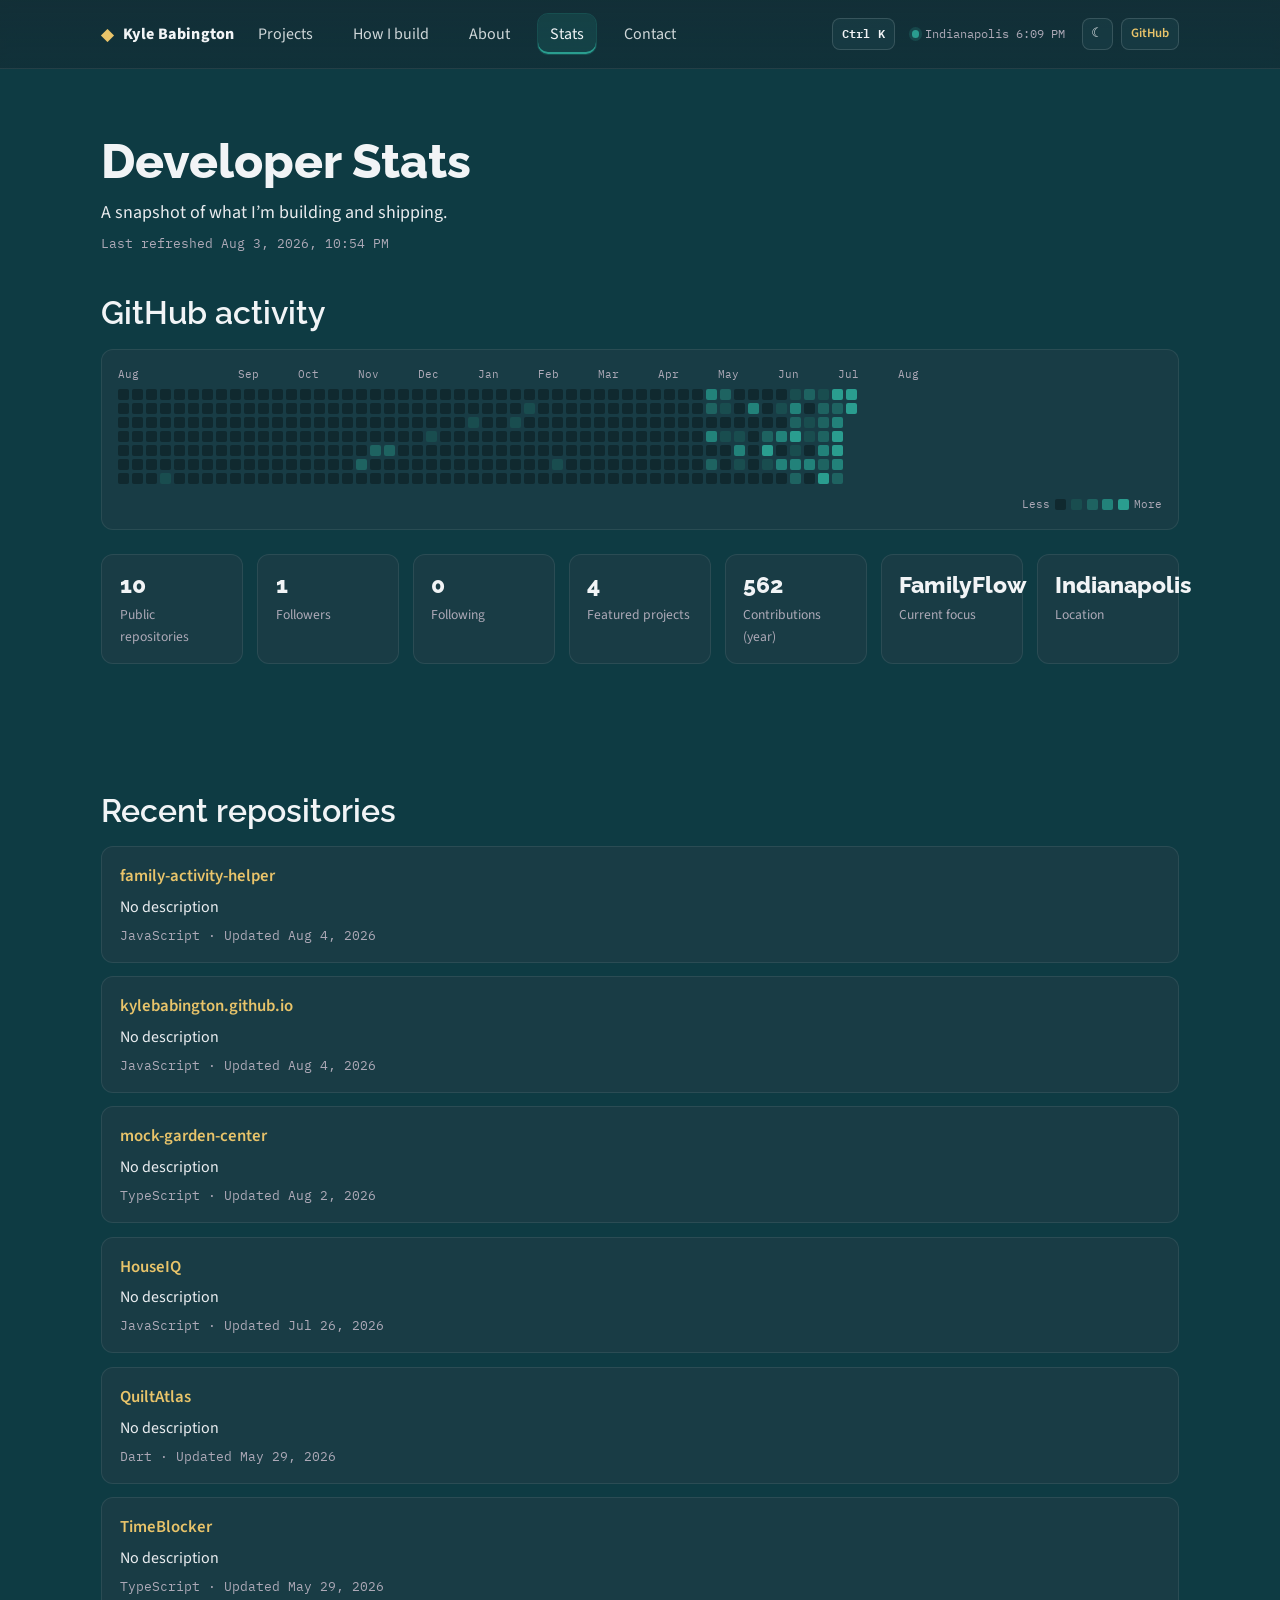
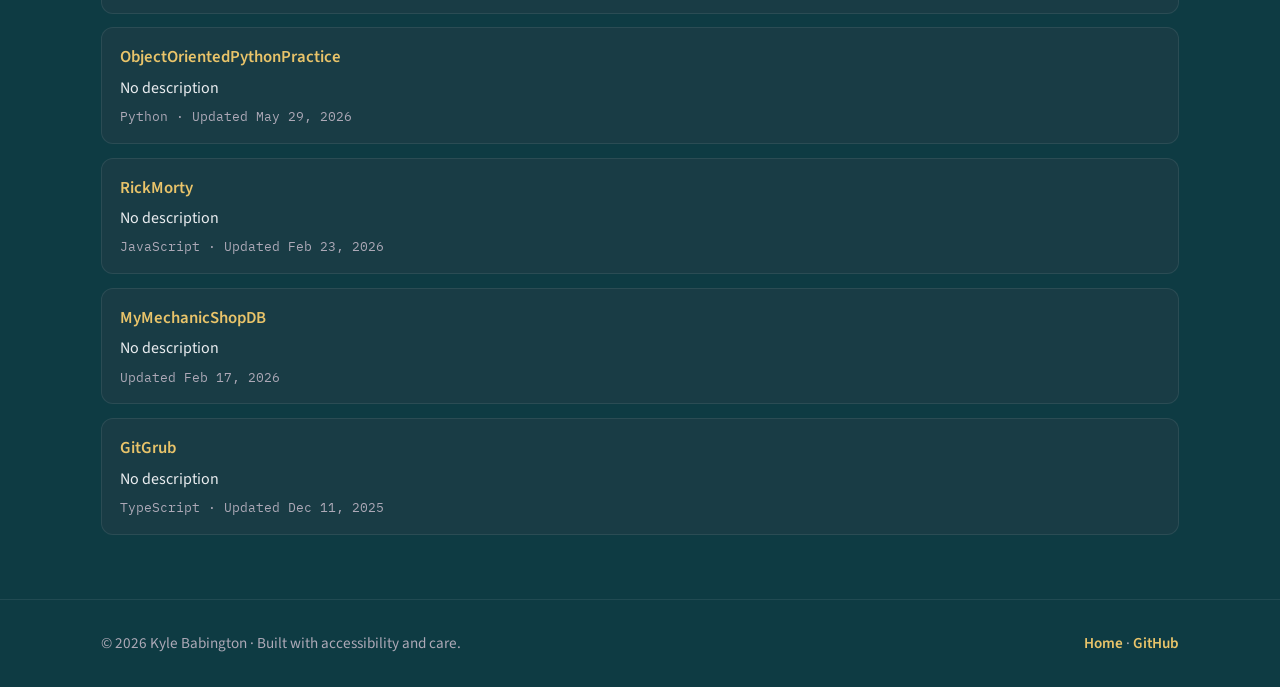
==== stats/index.html @ 0de7dd2f "Implement Developer Stats page with GitHub activity visualization. Add automated GitHub stats update" ====
<!DOCTYPE html>
<html lang="en">
  <head>
    <meta charset="utf-8" />
    <meta name="viewport" content="width=device-width, initial-scale=1" />
    <title>Developer Stats · Kyle Babington</title>
    <meta
      name="description"
      content="A snapshot of what Kyle Babington is building and shipping — GitHub activity, repositories, and current focus."
    />
    <meta property="og:type" content="website" />
    <meta property="og:title" content="Developer Stats · Kyle Babington" />
    <meta
      property="og:description"
      content="GitHub activity, repositories, and current focus."
    />
    <meta
      property="og:image"
      content="https://kylebabington.github.io/assets/og-image.svg"
    />
    <meta property="og:url" content="https://kylebabington.github.io/stats/" />
    <link rel="icon" href="../assets/favicon.svg" type="image/svg+xml" />
    <link rel="preconnect" href="https://fonts.gstatic.com" crossorigin />
    <link
      href="https://fonts.googleapis.com/css2?family=IBM+Plex+Mono:wght@400;600&family=Raleway:wght@500;600;700;800&family=Source+Sans+3:wght@400;600&display=swap"
      rel="stylesheet"
    />
    <script>
      (function () {
        try {
          var stored = localStorage.getItem('kb-theme');
          var theme =
            stored === 'light' || stored === 'dark' || stored === 'system'
              ? stored
              : 'dark';
          document.documentElement.setAttribute('data-theme', theme);
        } catch (e) {
          document.documentElement.setAttribute('data-theme', 'dark');
        }
      })();
    </script>
    <link rel="stylesheet" href="../css/personalPortfolio.css" />
    <script src="../js/personalPortfolio.js" defer></script>
    <script src="../js/stats.js" defer></script>
  </head>
  <body data-page="stats">
    <a class="skip-link" href="#main">Skip to content</a>

    <header class="site-header" role="banner">
      <nav class="navBar" aria-label="Primary">
        <a class="brand" href="../">
          <span class="brand__mark" aria-hidden="true">◆</span>
          <span class="brand__text">Kyle Babington</span>
        </a>

        <button
          class="nav-toggle"
          aria-label="Toggle navigation menu"
          aria-expanded="false"
          aria-controls="nav-menu"
        >
          <span aria-hidden="true">☰</span>
        </button>

        <div class="nav-overlay" aria-hidden="true"></div>
        <ul class="nav__links" id="nav-menu">
          <li><a href="../#projects">Projects</a></li>
          <li><a href="../#story">How I build</a></li>
          <li><a href="../#about">About</a></li>
          <li><a href="./" aria-current="page">Stats</a></li>
          <li><a href="../#contact">Contact</a></li>
        </ul>

        <div class="nav__utils" aria-label="Site utilities">
          <button
            type="button"
            class="nav-util nav-util--palette"
            data-command-palette-open
            aria-label="Open command palette"
            title="Command palette (Ctrl+K)"
          >
            <kbd class="nav-util__kbd">⌘K</kbd>
          </button>
          <p class="nav-clock" data-indy-clock aria-live="off">
            <span class="nav-clock__dot" aria-hidden="true"></span>
            <span data-indy-clock-label>Indianapolis</span>
            <span data-indy-clock-time>—:—</span>
          </p>
          <button
            type="button"
            class="nav-util nav-util--theme"
            data-theme-toggle
            aria-label="Theme: dark. Click to change."
          >
            <span data-theme-icon aria-hidden="true">☾</span>
          </button>
          <a
            class="nav-util nav-util--link"
            href="https://github.com/kylebabington"
            target="_blank"
            rel="noopener noreferrer"
            >GitHub</a
          >
        </div>
      </nav>
    </header>

    <main id="main" tabindex="-1">
      <section class="section stats-hero" aria-labelledby="stats-title">
        <div class="container">
          <h1 id="stats-title" class="reveal">Developer Stats</h1>
          <p class="stats-intro reveal">
            A snapshot of what I’m building and shipping.
          </p>
          <p id="stats-updated" class="stats-updated reveal"></p>
          <p
            id="stats-status"
            class="stats-status"
            role="status"
            hidden
          ></p>
        </div>
      </section>

      <section
        class="section section--stats"
        aria-labelledby="activity-title"
      >
        <div class="container">
          <h2 id="activity-title" class="reveal">GitHub activity</h2>
          <div id="stats-graph" class="stats-graph reveal"></div>
          <div id="stats-metrics" class="stats-metrics reveal"></div>
        </div>
      </section>

      <section class="section" aria-labelledby="repos-title">
        <div class="container">
          <h2 id="repos-title" class="reveal">Recent repositories</h2>
          <div id="stats-repos" class="reveal"></div>
        </div>
      </section>
    </main>

    <footer class="site-footer" role="contentinfo">
      <div class="container site-footer__inner">
        <p>
          © <span id="year">2026</span> Kyle Babington · Built with accessibility
          and care.
        </p>
        <p class="site-footer__links">
          <a href="../">Home</a>
          ·
          <a
            href="https://github.com/kylebabington"
            target="_blank"
            rel="noopener noreferrer"
            >GitHub</a
          >
        </p>
      </div>
    </footer>

    <div
      class="command-palette"
      data-command-palette
      hidden
      role="dialog"
      aria-modal="true"
      aria-labelledby="command-palette-title"
    >
      <div class="command-palette__backdrop" data-command-palette-close></div>
      <div class="command-palette__panel">
        <h2 id="command-palette-title" class="visually-hidden">
          Command palette
        </h2>
        <label class="visually-hidden" for="command-palette-input"
          >Search portfolio</label
        >
        <input
          id="command-palette-input"
          class="command-palette__input"
          type="search"
          placeholder="Search portfolio…"
          autocomplete="off"
          data-command-palette-input
        />
        <ul
          class="command-palette__list"
          role="listbox"
          data-command-palette-list
        ></ul>
      </div>
    </div>
  </body>
</html>
---- css/personalPortfolio.css ----
/* ======= Base tokens ======= */
:root,
[data-theme='dark'] {
  --persian-green: #2a9d8f;
  --saffron: #e9c46a;
  --eggplant: #685369;
  --midnight-green: #0e3b43;
  --rose-quartz: #ada9b7;

  --accent: var(--persian-green);
  --accent-2: var(--saffron);
  --bg: var(--midnight-green);
  --surface: #132e36;
  --card: #1b3e46;
  --text: #f1f4f6;
  --muted: var(--rose-quartz);
  --ring: #7dd3fc;
  --border: rgba(255, 255, 255, 0.08);
  --border-strong: rgba(255, 255, 255, 0.14);
  --input-bg: #0f141c;
  --header-bg-start: color-mix(in srgb, var(--surface) 92%, transparent);
  --header-bg-end: color-mix(in srgb, var(--surface) 75%, transparent);
  --btn-on-accent: #00100d;
  --graph-0: color-mix(in srgb, var(--surface) 70%, #0a1c20);
  --graph-1: color-mix(in srgb, var(--accent) 28%, var(--surface));
  --graph-2: color-mix(in srgb, var(--accent) 48%, var(--surface));
  --graph-3: color-mix(in srgb, var(--accent) 72%, #0e3b43);
  --graph-4: var(--accent);

  --shadow: 0 10px 28px rgba(0, 0, 0, 0.35);
  --radius: 12px;
  --radius-sm: 10px;

  --fw-regular: 400;
  --fw-semibold: 600;
  --fw-bold: 800;

  --maxw: 1110px;
  color-scheme: dark;
}

[data-theme='light'] {
  --accent: #1f7a70;
  --accent-2: #b8860b;
  --bg: #f3efe6;
  --surface: #ebe4d6;
  --card: #fffdf8;
  --text: #0e3b43;
  --muted: #5c6b70;
  --ring: #2a9d8f;
  --border: rgba(14, 59, 67, 0.12);
  --border-strong: rgba(14, 59, 67, 0.2);
  --input-bg: #fffdf8;
  --header-bg-start: color-mix(in srgb, var(--surface) 94%, transparent);
  --header-bg-end: color-mix(in srgb, var(--surface) 82%, transparent);
  --btn-on-accent: #f7faf9;
  --graph-0: #dde5e2;
  --graph-1: #9ecfc6;
  --graph-2: #5fb3a6;
  --graph-3: #2f9688;
  --graph-4: #1f7a70;
  --shadow: 0 10px 24px rgba(14, 59, 67, 0.12);
  color-scheme: light;
}

@media (prefers-color-scheme: light) {
  [data-theme='system'] {
    --accent: #1f7a70;
    --accent-2: #b8860b;
    --bg: #f3efe6;
    --surface: #ebe4d6;
    --card: #fffdf8;
    --text: #0e3b43;
    --muted: #5c6b70;
    --ring: #2a9d8f;
    --border: rgba(14, 59, 67, 0.12);
    --border-strong: rgba(14, 59, 67, 0.2);
    --input-bg: #fffdf8;
    --header-bg-start: color-mix(in srgb, var(--surface) 94%, transparent);
    --header-bg-end: color-mix(in srgb, var(--surface) 82%, transparent);
    --btn-on-accent: #f7faf9;
    --graph-0: #dde5e2;
    --graph-1: #9ecfc6;
    --graph-2: #5fb3a6;
    --graph-3: #2f9688;
    --graph-4: #1f7a70;
    --shadow: 0 10px 24px rgba(14, 59, 67, 0.12);
    color-scheme: light;
  }
}

@media (prefers-color-scheme: dark) {
  [data-theme='system'] {
    color-scheme: dark;
  }
}

/* ======= Resets & base ======= */
* {
  box-sizing: border-box;
}
html,
body {
  height: 100%;
}
body {
  margin: 0;
  font-family: 'Source Sans 3', Raleway, system-ui, sans-serif;
  color: var(--text);
  background: var(--bg);
  line-height: 1.55;
  -webkit-font-smoothing: antialiased;
  text-rendering: optimizeLegibility;
}

h1,
h2,
h3 {
  font-family: Raleway, 'Source Sans 3', sans-serif;
  line-height: 1.2;
  margin: 0 0 0.5rem;
}
h1 {
  font-weight: var(--fw-bold);
  font-size: clamp(2rem, 3vw + 1rem, 3rem);
}
h2 {
  font-weight: var(--fw-semibold);
  font-size: clamp(1.5rem, 1.5vw + 0.9rem, 2rem);
}
h3 {
  font-weight: var(--fw-semibold);
  font-size: 1.2rem;
}

p {
  margin: 0 0 1rem;
  color: var(--text);
}
a {
  color: var(--accent);
  text-decoration: none;
}
a:hover {
  text-decoration: underline;
}

.container {
  width: 100%;
  max-width: var(--maxw);
  margin: 0 auto;
  padding: 0 1rem;
}

.visually-hidden {
  position: absolute;
  width: 1px;
  height: 1px;
  padding: 0;
  margin: -1px;
  overflow: hidden;
  clip: rect(0, 0, 0, 0);
  white-space: nowrap;
  border: 0;
}

/* ======= Accessibility helpers ======= */
.skip-link {
  position: absolute;
  left: -9999px;
  top: auto;
}
.skip-link:focus {
  left: 1rem;
  top: 1rem;
  z-index: 9999;
  background: var(--accent);
  color: var(--btn-on-accent);
  padding: 0.5rem 0.75rem;
  border-radius: 6px;
}

/* ======= Header & nav ======= */
.site-header {
  position: sticky;
  top: 0;
  z-index: 100;
  background: linear-gradient(
    180deg,
    var(--header-bg-start) 0%,
    var(--header-bg-end) 100%
  );
  backdrop-filter: saturate(1.1) blur(8px);
  border-bottom: 1px solid var(--border);
}

.navBar {
  width: var(--maxw);
  max-width: 100%;
  margin: 0 auto;
  display: flex;
  align-items: center;
  justify-content: space-between;
  gap: 0.75rem;
  padding: 0.85rem 1rem;
  flex-wrap: wrap;
}

.brand {
  display: inline-flex;
  align-items: center;
  gap: 0.6rem;
  font-weight: var(--fw-bold);
  color: var(--text);
  text-decoration: none;
}
.brand__mark {
  font-family: 'IBM Plex Mono', monospace;
  color: var(--accent-2);
}
.brand__text {
  letter-spacing: 0.2px;
}

.nav__links {
  list-style: none;
  display: flex;
  gap: 1rem;
  padding: 0;
  margin: 0;
}
.nav__links a {
  display: inline-block;
  padding: 0.5rem 0.75rem;
  border-radius: 10px;
  color: color-mix(in srgb, var(--text) 85%, transparent);
  text-decoration: none;
  text-underline-offset: 3px;
  transition: background 0.15s ease, color 0.15s ease;
}

.nav__links a[aria-current='page'] {
  color: var(--text);
  background: color-mix(in srgb, var(--accent) 16%, transparent);
  outline: 1px solid color-mix(in srgb, var(--accent) 28%, transparent);
  box-shadow: inset 0 -2px 0 var(--accent);
}

.nav__links a:hover {
  color: var(--accent);
  background: color-mix(in srgb, var(--accent) 12%, transparent);
  text-decoration: underline;
}
.nav__links a:focus {
  outline: 2px solid var(--ring);
  outline-offset: 2px;
}

.nav__utils {
  display: flex;
  align-items: center;
  gap: 0.55rem;
  margin-left: auto;
}

.nav-util {
  display: inline-flex;
  align-items: center;
  justify-content: center;
  min-height: 2rem;
  padding: 0.3rem 0.55rem;
  border-radius: 8px;
  border: 1px solid var(--border-strong);
  background: color-mix(in srgb, var(--card) 70%, transparent);
  color: var(--text);
  font: inherit;
  font-size: 0.8rem;
  cursor: pointer;
  text-decoration: none;
  transition: background 0.15s ease, border-color 0.15s ease, color 0.15s ease;
}

.nav-util:hover {
  background: color-mix(in srgb, var(--accent) 14%, transparent);
  border-color: color-mix(in srgb, var(--accent) 35%, transparent);
  text-decoration: none;
  color: var(--accent);
}

.nav-util__kbd {
  font-family: 'IBM Plex Mono', monospace;
  font-size: 0.72rem;
  font-weight: 600;
  letter-spacing: 0.02em;
}

.nav-util--link {
  font-weight: var(--fw-semibold);
  color: var(--accent-2);
}

.nav-clock {
  display: none;
  align-items: center;
  gap: 0.4rem;
  margin: 0;
  padding: 0.25rem 0.5rem;
  font-family: 'IBM Plex Mono', monospace;
  font-size: 0.75rem;
  color: var(--muted);
  white-space: nowrap;
}

.nav-clock__dot {
  width: 0.45rem;
  height: 0.45rem;
  border-radius: 50%;
  background: var(--accent);
  box-shadow: 0 0 0 3px color-mix(in srgb, var(--accent) 22%, transparent);
}

@media (min-width: 960px) {
  .nav-clock {
    display: inline-flex;
  }
}

/* ======= Sections ======= */
.section {
  padding: clamp(2.5rem, 5vw, 5rem) 0;
}

/* ======= Hero — full-bleed wilderness ======= */
.hero {
  position: relative;
  min-height: min(92vh, 760px);
  display: flex;
  align-items: flex-end;
  padding: clamp(4rem, 10vw, 7rem) 0 clamp(3rem, 6vw, 4.5rem);
  overflow: hidden;
  isolation: isolate;
}

.hero__media {
  position: absolute;
  inset: 0;
  z-index: 0;
  overflow: hidden;
}

.hero__img {
  width: 100%;
  height: 100%;
  object-fit: cover;
  object-position: center;
  display: block;
  transform: scale(1.04);
  animation: hero-kenburns 28s ease-in-out alternate infinite;
}

.hero__scrim {
  position: absolute;
  inset: 0;
  z-index: 1;
  /* Stronger top wash so banner text baked into the photo doesn't compete */
  background: linear-gradient(
      180deg,
      rgba(14, 59, 67, 0.72) 0%,
      rgba(14, 59, 67, 0.55) 40%,
      rgba(14, 59, 67, 0.88) 72%,
      rgba(14, 59, 67, 0.96) 100%
    ),
    radial-gradient(
      500px 280px at 15% 85%,
      rgba(233, 196, 106, 0.12),
      transparent 70%
    );
  pointer-events: none;
}

.hero__inner {
  position: relative;
  z-index: 2;
  animation: hero-enter 0.85s ease both;
}

@keyframes hero-enter {
  from {
    opacity: 0;
    transform: translateY(14px);
  }
  to {
    opacity: 1;
    transform: translateY(0);
  }
}

@keyframes hero-kenburns {
  from {
    transform: scale(1.04) translate3d(0, 0, 0);
  }
  to {
    transform: scale(1.1) translate3d(-1.5%, -1%, 0);
  }
}

.hero__brand {
  font-family: Raleway, sans-serif;
  font-weight: var(--fw-bold);
  font-size: clamp(1.85rem, 4.5vw + 0.5rem, 3rem);
  letter-spacing: -0.02em;
  color: var(--accent-2);
  margin: 0 0 0.35rem;
  line-height: 1.15;
}

.hero h1 {
  color: var(--text);
  font-size: clamp(1.35rem, 2vw + 0.75rem, 1.85rem);
  font-weight: var(--fw-semibold);
}

.hero__tagline {
  color: color-mix(in srgb, var(--text) 88%, var(--muted));
  max-width: 42ch;
  margin-top: 0.75rem;
  font-size: 1.125rem;
}

.hero__cta {
  display: flex;
  flex-wrap: wrap;
  gap: 0.75rem;
  margin-top: 1.5rem;
}

.hero .btn {
  background: var(--accent);
  color: var(--btn-on-accent);
  box-shadow: 0 4px 10px rgba(42, 157, 143, 0.3);
}

.hero .btn:hover {
  filter: brightness(1.05);
}

.hero .btn--ghost {
  background: transparent;
  color: var(--accent-2);
  outline: 1px solid color-mix(in srgb, var(--accent-2) 45%, transparent);
  box-shadow: none;
}

.hero .btn--ghost:hover {
  background: rgba(233, 196, 106, 0.12);
  text-decoration: none;
}

/* ======= Buttons & links ======= */
.btn {
  display: inline-block;
  padding: 0.75rem 1rem;
  border-radius: 10px;
  background: var(--accent);
  color: var(--btn-on-accent);
  font-weight: var(--fw-semibold);
  text-decoration: none;
  border: none;
  cursor: pointer;
  box-shadow: var(--shadow);
  font: inherit;
}
.btn:hover {
  filter: brightness(1.05);
  text-decoration: none;
}
.btn--ghost {
  background: transparent;
  color: var(--accent);
  outline: 1px solid color-mix(in srgb, var(--accent) 45%, transparent);
  box-shadow: none;
}
.btn--sm {
  padding: 0.5rem 0.75rem;
  border-radius: 8px;
  box-shadow: none;
}

.text-link {
  align-self: center;
  font-size: 0.95rem;
  font-weight: var(--fw-semibold);
  color: var(--accent-2);
  text-underline-offset: 3px;
}

/* ======= Projects ======= */
.projects-grid {
  display: grid;
  grid-template-columns: 1fr;
  gap: 1.5rem;
  margin-top: 1rem;
}

.project-card {
  display: grid;
  grid-template-rows: clamp(220px, 32vw, 320px) auto;
  background: color-mix(in srgb, var(--card) 88%, transparent);
  border: 1px solid var(--border);
  border-radius: var(--radius);
  overflow: hidden;
  transition: border-color 0.25s ease, transform 0.25s ease, box-shadow 0.25s ease;
}

.project-card:hover {
  border-color: color-mix(in srgb, var(--accent) 40%, transparent);
  transform: translateY(-3px);
  box-shadow: var(--shadow);
}

.project-card__media {
  position: relative;
  overflow: hidden;
  background: linear-gradient(
    135deg,
    rgba(42, 157, 143, 0.35),
    rgba(233, 196, 106, 0.2)
  );
}

.project-card__media img {
  width: 100%;
  height: 100%;
  object-fit: cover;
  object-position: top center;
  display: block;
}

.carousel {
  position: relative;
  width: 100%;
  height: 100%;
}
.carousel__viewport {
  position: relative;
  width: 100%;
  height: 100%;
}
.carousel__slide {
  position: absolute;
  inset: 0;
  opacity: 0;
  visibility: hidden;
  transition: opacity 0.3s ease, visibility 0.3s ease;
  pointer-events: none;
}
.carousel__slide.is-active {
  opacity: 1;
  visibility: visible;
  pointer-events: auto;
  z-index: 1;
}
.carousel__btn {
  position: absolute;
  top: 50%;
  z-index: 2;
  transform: translateY(-50%);
  width: 2.25rem;
  height: 2.25rem;
  border: 1px solid rgba(255, 255, 255, 0.28);
  border-radius: 999px;
  background: rgba(8, 24, 28, 0.62);
  color: #fff;
  font-size: 1.1rem;
  line-height: 1;
  cursor: pointer;
  display: grid;
  place-items: center;
  opacity: 0;
  transition: opacity 0.2s ease, background 0.2s ease;
  -webkit-tap-highlight-color: transparent;
  touch-action: manipulation;
}
.carousel__btn--prev {
  left: 0.4rem;
}
.carousel__btn--next {
  right: 0.4rem;
}
.project-card:hover .carousel__btn,
.carousel:focus-within .carousel__btn {
  opacity: 1;
}
@media (hover: none), (pointer: coarse) {
  .carousel__btn {
    opacity: 0.92;
  }
}
.carousel__btn:hover,
.carousel__btn:focus-visible {
  background: rgba(8, 24, 28, 0.85);
  outline: none;
}
.carousel__dots {
  position: absolute;
  left: 0;
  right: 0;
  bottom: 0.35rem;
  z-index: 2;
  display: flex;
  justify-content: center;
  gap: 0.2rem;
  pointer-events: none;
}
.carousel__dot {
  pointer-events: auto;
  width: 0.55rem;
  height: 0.55rem;
  margin: 0;
  padding: 0.55rem;
  border: 0;
  border-radius: 999px;
  background: rgba(255, 255, 255, 0.35);
  background-clip: content-box;
  cursor: pointer;
  -webkit-tap-highlight-color: transparent;
  touch-action: manipulation;
}
.carousel__dot.is-active {
  background: rgba(255, 255, 255, 0.95);
  background-clip: content-box;
}

.project-card__media--family {
  background:
    radial-gradient(circle at 30% 40%, rgba(233, 196, 106, 0.45), transparent 55%),
    linear-gradient(135deg, #1b5c55, #0e3b43);
}
.project-card__media--houseiq {
  background:
    radial-gradient(circle at 70% 30%, rgba(42, 157, 143, 0.5), transparent 50%),
    linear-gradient(160deg, #132e36, #685369);
}
.project-card__media--garden {
  background: linear-gradient(135deg, #1b5c55, #2a9d8f);
}
.project-card__media--medbridge {
  background: linear-gradient(160deg, #132e4a, #2a6f9d);
}

.project-card__body {
  padding: 1.15rem 1.25rem 1.35rem;
}
.meta {
  display: flex;
  flex-wrap: wrap;
  gap: 0.75rem;
  padding: 0;
  list-style: none;
  margin: 0.5rem 0 1rem;
  color: var(--muted);
  font-family: 'IBM Plex Mono', monospace;
  font-size: 0.85rem;
}
.actions {
  display: flex;
  flex-wrap: wrap;
  align-items: center;
  gap: 0.65rem 0.85rem;
}

/* ======= Story / How I build ======= */
.section--story {
  background: color-mix(in srgb, var(--surface) 80%, transparent);
  border-block: 1px solid var(--border);
}

.story {
  display: grid;
  gap: 2rem;
  align-items: center;
}

.story__media {
  border-radius: var(--radius);
  overflow: hidden;
  border: 1px solid var(--border);
  background: var(--card);
}

.story__media img {
  width: 100%;
  height: auto;
  display: block;
  object-fit: cover;
  object-position: top center;
  aspect-ratio: 16 / 10;
}

.story__eyebrow {
  font-family: 'IBM Plex Mono', monospace;
  font-size: 0.85rem;
  color: var(--accent-2);
  margin: 0 0 0.35rem;
  letter-spacing: 0.04em;
  text-transform: uppercase;
}

.story__body p {
  color: color-mix(in srgb, var(--text) 92%, var(--muted));
}

.story__body strong {
  color: var(--text);
  font-weight: var(--fw-semibold);
}

.story__cta {
  display: flex;
  flex-wrap: wrap;
  align-items: center;
  gap: 0.85rem;
  margin-top: 0.5rem;
  margin-bottom: 0;
}

/* ======= About ======= */
.about {
  display: grid;
  gap: 2rem;
  align-items: start;
}

.about__figure {
  margin: 0;
  border-radius: var(--radius);
  overflow: hidden;
  border: 1px solid var(--border);
  background: var(--card);
  max-width: 420px;
}

.about__figure img {
  width: 100%;
  height: auto;
  display: block;
  object-fit: cover;
  aspect-ratio: 4 / 5;
}

.about__stack {
  margin: 1.25rem 0 0;
  font-family: 'IBM Plex Mono', monospace;
  font-size: 0.85rem;
  color: var(--muted);
  line-height: 1.6;
}

/* ======= Contact ======= */
.contact-links {
  display: flex;
  flex-wrap: wrap;
  gap: 0.75rem 1.5rem;
  list-style: none;
  margin: 0 0 1.75rem;
  padding: 0;
}

.contact-links a {
  font-weight: var(--fw-semibold);
  color: var(--accent-2);
  text-underline-offset: 3px;
}

.contact-form {
  display: grid;
  gap: 0.9rem;
  max-width: 640px;
}

.form-help {
  color: var(--muted);
  font-size: 1.05rem;
  margin: 0 0 1rem;
}

.form-field {
  display: grid;
  gap: 0.35rem;
}

input,
textarea {
  background: var(--input-bg);
  color: var(--text);
  border: 1px solid var(--border-strong);
  border-radius: var(--radius-sm);
  padding: 0.75rem 0.8rem;
  font: inherit;
}

input:focus,
textarea:focus,
a:focus,
button:focus {
  outline: 2px solid var(--ring);
  outline-offset: 2px;
}

.form-field input.error,
.form-field textarea.error {
  border-color: #ef4444;
  background: rgba(239, 68, 68, 0.05);
}

.error-message {
  display: block;
  color: #ef4444;
  font-size: 0.875rem;
  margin-top: 0.25rem;
}

.form-status-message {
  padding: 0.75rem 1rem;
  border-radius: var(--radius-sm);
  margin: 0.5rem 0;
  font-size: 0.95rem;
}

.form-status-message.success {
  background: rgba(42, 157, 143, 0.15);
  border: 1px solid rgba(42, 157, 143, 0.3);
  color: var(--accent);
}

.form-status-message.error {
  background: rgba(239, 68, 68, 0.15);
  border: 1px solid rgba(239, 68, 68, 0.3);
  color: #ef4444;
}

/* ======= Footer ======= */
.site-footer {
  padding: 2rem 0;
  border-top: 1px solid var(--border);
  color: var(--muted);
  font-size: 0.95rem;
}
.site-footer__inner {
  display: flex;
  flex-wrap: wrap;
  align-items: baseline;
  justify-content: space-between;
  gap: 0.75rem 1.5rem;
}
.site-footer__inner p {
  margin: 0;
  color: var(--muted);
}
.site-footer__links a {
  color: var(--accent-2);
  font-weight: var(--fw-semibold);
}

/* ======= Scroll reveal ======= */
.reveal {
  opacity: 0;
  transform: translateY(16px);
  transition: opacity 0.65s ease, transform 0.65s ease;
}

.reveal.is-visible {
  opacity: 1;
  transform: translateY(0);
}

/* ======= Scroll to top ======= */
.scroll-top {
  position: fixed;
  bottom: 2rem;
  right: 2rem;
  width: 48px;
  height: 48px;
  border-radius: 50%;
  background: var(--accent);
  color: var(--btn-on-accent);
  border: none;
  font-size: 1.5rem;
  font-weight: var(--fw-bold);
  cursor: pointer;
  box-shadow: var(--shadow);
  opacity: 0;
  visibility: hidden;
  transform: translateY(20px);
  transition: opacity 0.3s ease, transform 0.3s ease, visibility 0.3s ease;
  z-index: 50;
}

.scroll-top.visible {
  opacity: 1;
  visibility: visible;
  transform: translateY(0);
}

.scroll-top:hover {
  filter: brightness(1.1);
  transform: translateY(-2px);
}

.scroll-top:focus {
  outline: 2px solid var(--ring);
  outline-offset: 2px;
}

/* ======= Mobile navigation ======= */
.nav-toggle {
  display: none;
  background: transparent;
  border: 1px solid var(--border-strong);
  border-radius: 6px;
  color: var(--text);
  padding: 0.5rem;
  cursor: pointer;
  font-size: 1.5rem;
  line-height: 1;
  z-index: 101;
}

.nav-toggle:focus {
  outline: 2px solid var(--ring);
  outline-offset: 2px;
}

.nav-toggle[aria-expanded='true'] {
  background: var(--accent);
  color: var(--btn-on-accent);
}

.nav-overlay {
  display: none;
}

@media (max-width: 719px) {
  .nav-toggle {
    display: block;
    order: 2;
    margin-left: auto;
  }

  .brand {
    order: 1;
  }

  .nav__utils {
    order: 3;
    width: 100%;
    justify-content: flex-start;
    flex-wrap: wrap;
    margin-left: 0;
    padding-top: 0.15rem;
  }

  .nav__links {
    position: fixed;
    top: 0;
    right: 0;
    width: min(280px, 85vw);
    height: 100vh;
    background: var(--surface);
    flex-direction: column;
    padding: 4rem 1.5rem 2rem;
    gap: 0.5rem;
    transform: translateX(100%);
    transition: transform 0.3s ease;
    box-shadow: -4px 0 20px rgba(0, 0, 0, 0.3);
    z-index: 100;
    order: 4;
  }

  .nav__links.is-open {
    transform: translateX(0);
  }

  .nav__links a {
    display: block;
    padding: 0.75rem 1rem;
    border-radius: 8px;
  }

  .nav-overlay {
    display: block;
    position: fixed;
    top: 0;
    left: 0;
    width: 100%;
    height: 100%;
    background: rgba(0, 0, 0, 0.5);
    opacity: 0;
    visibility: hidden;
    transition: opacity 0.3s ease, visibility 0.3s ease;
    z-index: 99;
  }

  .nav-overlay.visible {
    opacity: 1;
    visibility: visible;
  }

  .nav-util--palette .nav-util__kbd {
    font-size: 0.68rem;
  }
}

/* ======= Responsive ======= */
@media (min-width: 720px) {
  .projects-grid {
    grid-template-columns: repeat(2, 1fr);
    gap: 1.75rem;
  }

  .project-card {
    grid-template-rows: 300px auto;
  }

  .story {
    grid-template-columns: 1.05fr 1fr;
    gap: 2.5rem;
  }

  .about {
    grid-template-columns: 1.2fr 0.8fr;
    gap: 2.5rem;
    align-items: center;
  }

  .about__figure {
    max-width: none;
    justify-self: end;
  }
}

@media (min-width: 960px) {
  .project-card {
    grid-template-rows: 340px auto;
  }
}

/* ======= Reduced motion ======= */
@media (prefers-reduced-motion: reduce) {
  *,
  *::before,
  *::after {
    animation-duration: 0.01ms !important;
    animation-iteration-count: 1 !important;
    transition-duration: 0.01ms !important;
    scroll-behavior: auto !important;
  }

  .hero__inner {
    animation: none;
  }

  .hero__img {
    animation: none;
    transform: none;
  }

  .reveal {
    opacity: 1;
    transform: none;
    transition: none;
  }

  .carousel__slide {
    transition: none;
  }

  .scroll-top {
    transition: none;
  }

  .project-card:hover {
    transform: none;
  }
}

/* ======= Stats page ======= */
.stats-hero {
  padding-bottom: 1rem;
}

.stats-intro {
  color: color-mix(in srgb, var(--text) 88%, var(--muted));
  font-size: 1.125rem;
  max-width: 42ch;
  margin: 0.35rem 0 0.5rem;
}

.stats-updated {
  margin: 0;
  font-family: 'IBM Plex Mono', monospace;
  font-size: 0.8rem;
  color: var(--muted);
}

.stats-status {
  margin: 1rem 0 0;
  padding: 0.75rem 1rem;
  border-radius: var(--radius-sm);
  background: color-mix(in srgb, var(--accent) 12%, transparent);
  border: 1px solid color-mix(in srgb, var(--accent) 28%, transparent);
  color: var(--text);
}

.stats-status.is-error {
  background: rgba(239, 68, 68, 0.12);
  border-color: rgba(239, 68, 68, 0.35);
  color: #ef4444;
}

.section--stats {
  padding-top: 1.5rem;
}

.stats-graph {
  margin-top: 1rem;
  padding: 1rem;
  border-radius: var(--radius);
  border: 1px solid var(--border);
  background: color-mix(in srgb, var(--card) 85%, transparent);
  overflow-x: auto;
}

.stats-graph__months {
  display: grid;
  grid-auto-flow: column;
  grid-auto-columns: 12px;
  gap: 3px;
  margin-bottom: 0.35rem;
  min-width: max-content;
  font-family: 'IBM Plex Mono', monospace;
  font-size: 0.7rem;
  color: var(--muted);
}

.stats-graph__month {
  white-space: nowrap;
}

.stats-graph__grid {
  display: flex;
  gap: 3px;
  min-width: max-content;
}

.stats-graph__week {
  display: flex;
  flex-direction: column;
  gap: 3px;
}

.stats-graph__day {
  width: 11px;
  height: 11px;
  border-radius: 2px;
  background: var(--graph-0);
}

.stats-graph__day[data-level='1'] {
  background: var(--graph-1);
}
.stats-graph__day[data-level='2'] {
  background: var(--graph-2);
}
.stats-graph__day[data-level='3'] {
  background: var(--graph-3);
}
.stats-graph__day[data-level='4'] {
  background: var(--graph-4);
}

.stats-graph__legend {
  display: flex;
  align-items: center;
  justify-content: flex-end;
  gap: 0.3rem;
  margin-top: 0.75rem;
  font-family: 'IBM Plex Mono', monospace;
  font-size: 0.7rem;
  color: var(--muted);
}

.stats-metrics {
  display: grid;
  grid-template-columns: repeat(auto-fit, minmax(140px, 1fr));
  gap: 0.85rem;
  margin-top: 1.5rem;
}

.stats-metric {
  padding: 1rem 1.1rem;
  border-radius: var(--radius);
  border: 1px solid var(--border);
  background: color-mix(in srgb, var(--card) 90%, transparent);
  transition: border-color 0.2s ease, transform 0.2s ease;
}

.stats-metric:hover {
  border-color: color-mix(in srgb, var(--accent) 35%, transparent);
  transform: translateY(-2px);
}

.stats-metric__value {
  margin: 0;
  font-family: Raleway, sans-serif;
  font-weight: var(--fw-bold);
  font-size: 1.45rem;
  color: var(--text);
  line-height: 1.2;
}

.stats-metric__label {
  margin: 0.35rem 0 0;
  font-size: 0.85rem;
  color: var(--muted);
}

.stats-repos {
  list-style: none;
  margin: 1rem 0 0;
  padding: 0;
  display: grid;
  gap: 0.85rem;
}

.stats-repo {
  padding: 1rem 1.15rem;
  border-radius: var(--radius);
  border: 1px solid var(--border);
  background: color-mix(in srgb, var(--card) 90%, transparent);
  transition: border-color 0.2s ease;
}

.stats-repo:hover {
  border-color: color-mix(in srgb, var(--accent) 35%, transparent);
}

.stats-repo a {
  font-weight: var(--fw-semibold);
  font-size: 1.05rem;
  color: var(--accent-2);
  text-underline-offset: 3px;
}

.stats-repo__desc {
  margin: 0.35rem 0 0.4rem;
  color: color-mix(in srgb, var(--text) 90%, var(--muted));
}

.stats-repo__meta {
  margin: 0;
  font-family: 'IBM Plex Mono', monospace;
  font-size: 0.8rem;
  color: var(--muted);
}

.stats-empty {
  color: var(--muted);
  margin: 0.75rem 0 0;
}

/* ======= Command palette ======= */
body.palette-open {
  overflow: hidden;
}

.command-palette[hidden] {
  display: none !important;
}

.command-palette {
  position: fixed;
  inset: 0;
  z-index: 200;
  display: grid;
  place-items: start center;
  padding: 12vh 1rem 1rem;
}

.command-palette__backdrop {
  position: absolute;
  inset: 0;
  background: rgba(4, 16, 18, 0.62);
  backdrop-filter: blur(3px);
}

.command-palette__panel {
  position: relative;
  z-index: 1;
  width: min(540px, 100%);
  border-radius: var(--radius);
  border: 1px solid var(--border-strong);
  background: var(--surface);
  box-shadow: var(--shadow);
  overflow: hidden;
}

.command-palette__input {
  width: 100%;
  border: 0;
  border-bottom: 1px solid var(--border);
  border-radius: 0;
  background: transparent;
  padding: 1rem 1.1rem;
  font-size: 1.05rem;
}

.command-palette__input:focus {
  outline: none;
  box-shadow: inset 0 0 0 2px color-mix(in srgb, var(--ring) 55%, transparent);
}

.command-palette__list {
  list-style: none;
  margin: 0;
  padding: 0.4rem;
  max-height: min(50vh, 360px);
  overflow: auto;
}

.command-palette__item {
  display: block;
  width: 100%;
  padding: 0.7rem 0.85rem;
  border-radius: 8px;
  cursor: pointer;
  color: var(--text);
}

.command-palette__item[aria-selected='true'],
.command-palette__item:hover {
  background: color-mix(in srgb, var(--accent) 16%, transparent);
}

.command-palette__item-label {
  font-weight: var(--fw-semibold);
}

.command-palette__empty {
  padding: 0.9rem;
  color: var(--muted);
}

@media (prefers-reduced-motion: reduce) {
  .stats-metric:hover,
  .project-card:hover {
    transform: none;
  }

  .command-palette__backdrop {
    backdrop-filter: none;
  }
}
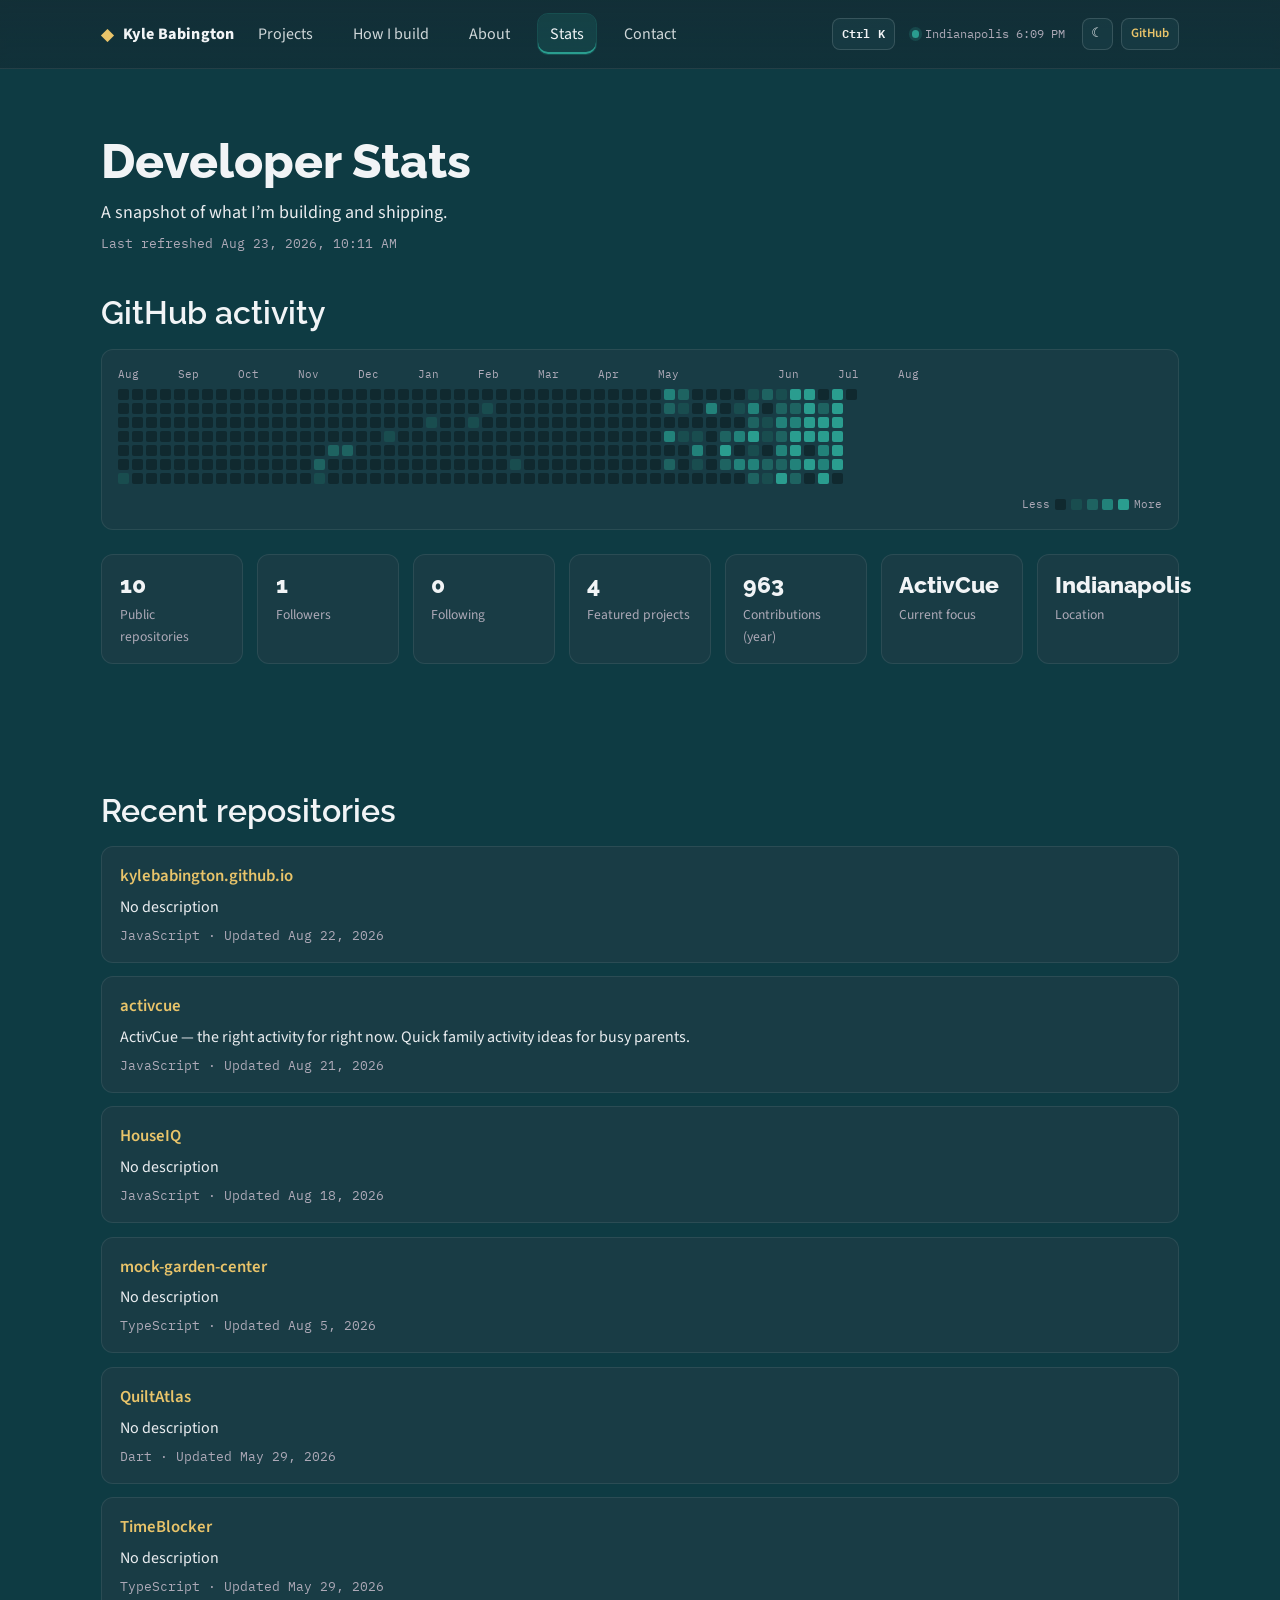
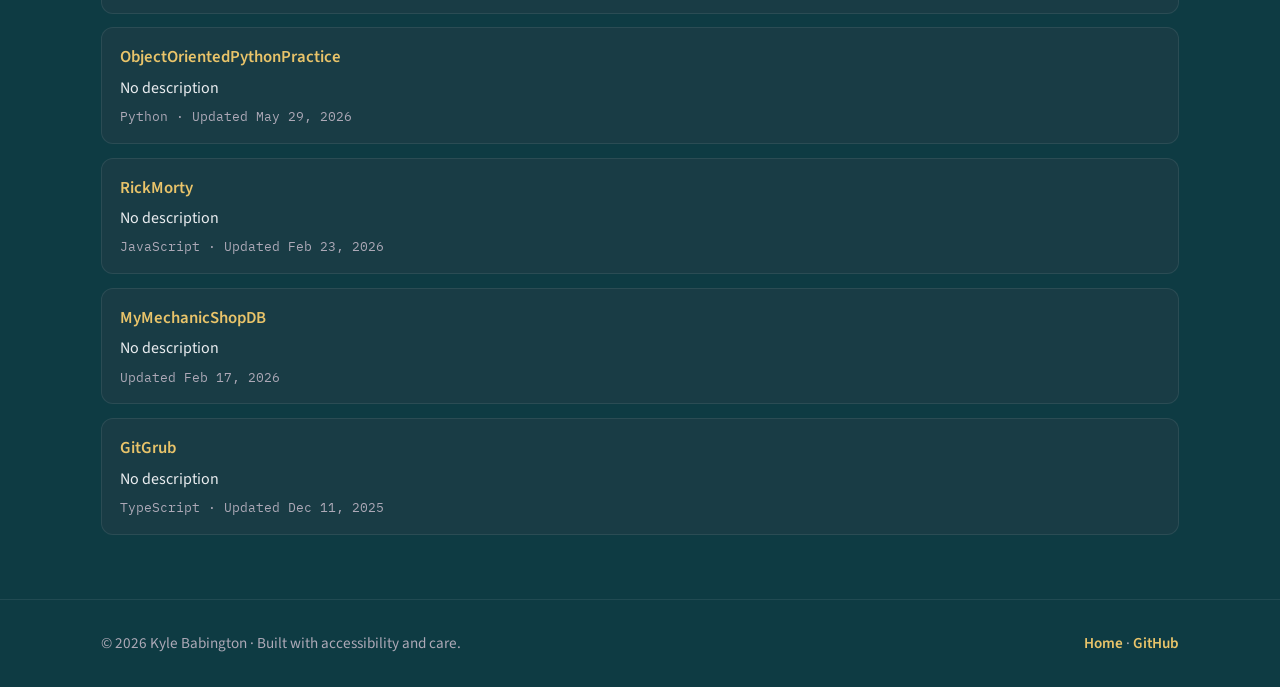
==== commit ba7e2936: "Use PNG Open Graph image for social link previews. Add assets/og-image.png and point Open Graph and " ====
--- a/stats/index.html
+++ b/stats/index.html
@@ -16,7 +16,14 @@
     />
     <meta
       property="og:image"
-      content="https://kylebabington.github.io/assets/og-image.svg"
+      content="https://kylebabington.github.io/assets/og-image.png"
+    />
+    <meta property="og:image:width" content="1200" />
+    <meta property="og:image:height" content="630" />
+    <meta property="og:image:type" content="image/png" />
+    <meta
+      property="og:image:alt"
+      content="Kyle Babington — Human-centered developer. From trails to tech, building practical tools for real people."
     />
     <meta property="og:url" content="https://kylebabington.github.io/stats/" />
     <link rel="icon" href="../assets/favicon.svg" type="image/svg+xml" />
--- a/css/personalPortfolio.css
+++ b/css/personalPortfolio.css
@@ -99,11 +99,11 @@
 * {
   box-sizing: border-box;
 }
-html,
+html {
+  height: 100%;
+}
 body {
-  height: 100%;
-}
-body {
+  min-height: 100%;
   margin: 0;
   font-family: 'Source Sans 3', Raleway, system-ui, sans-serif;
   color: var(--text);
@@ -111,6 +111,8 @@
   line-height: 1.55;
   -webkit-font-smoothing: antialiased;
   text-rendering: optimizeLegibility;
+  /* Reserve space for the fixed header */
+  padding-top: var(--header-offset, 4.75rem);
 }
 
 h1,
@@ -182,8 +184,10 @@
 
 /* ======= Header & nav ======= */
 .site-header {
-  position: sticky;
+  position: fixed;
   top: 0;
+  left: 0;
+  right: 0;
   z-index: 100;
   background: linear-gradient(
     180deg,
@@ -648,6 +652,11 @@
   background: linear-gradient(160deg, #132e4a, #2a6f9d);
 }
 
+.project-card__media--medbridge img {
+  object-fit: contain;
+  object-position: center center;
+}
+
 .project-card__body {
   padding: 1.15rem 1.25rem 1.35rem;
 }
